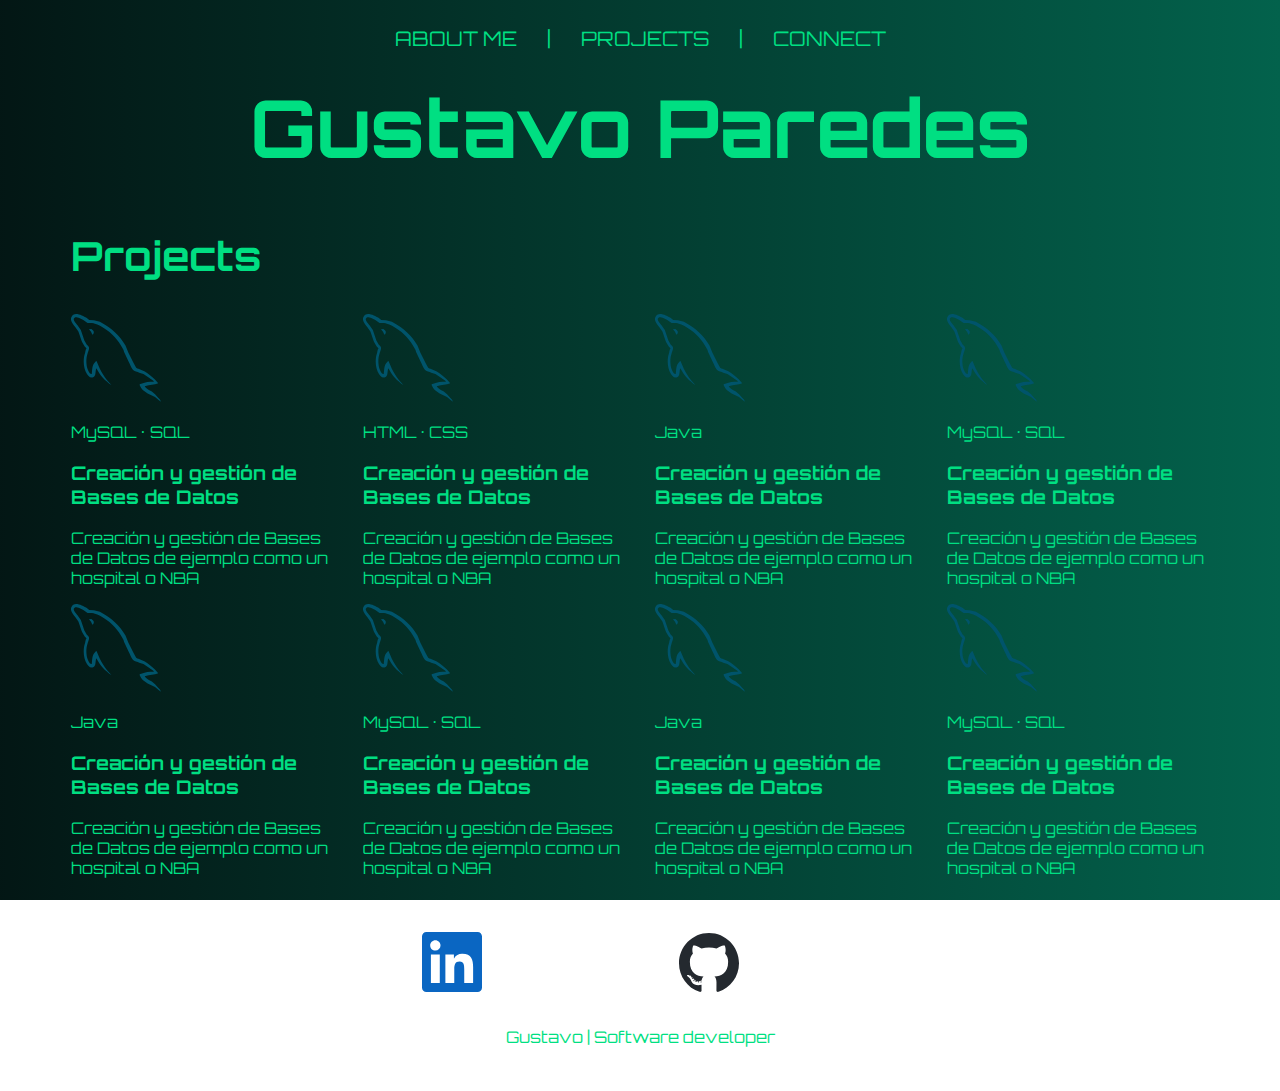
==== index.html @ 832b5f56 "cambio a mobile first" ====
<!DOCTYPE html>
<html lang="en">

<head>
    <meta charset="UTF-8">
    <meta name="viewport" content="width=device-width, initial-scale=1.0">
    <link rel="stylesheet" href="styles.css">
    <title>Gustavo | Software developer</title>
</head>

<body>

    <header>
        <nav>
            <ul>
                <li><a href="about-me.html">ABOUT ME</a></li>
                <li>|</li>
                <li><a href="#proyectos">PROJECTS</a></li>
                <li>|</li>
                <li><a href="#conectar">CONNECT</a></li>
            </ul>
        </nav>
        <section class="contenedor-nombre">
            <h1>Gustavo Paredes</h1>
        </section>
    </header>

    <article>
        <h2 id="proyectos">Projects</h2>
        <section class="proyectos">
            <section>
                <section class="proyectos-fila">
                    <div class="proyectos-columna">
                        <img src="images/mysql.svg" alt="">
                        <p>MySQL · SQL</p>
                        <h3>Creación y gestión de Bases de Datos</h3>
                        <p>Creación y gestión de Bases de Datos de ejemplo como un hospital o NBA</p>
                    </div>
                    <div class="proyectos-columna">
                        <img src="images/mysql.svg" alt="">
                        <p>HTML · CSS</p>
                        <h3>Creación y gestión de Bases de Datos</h3>
                        <p>Creación y gestión de Bases de Datos de ejemplo como un hospital o NBA</p>
                    </div>
                </section>
                <section class="proyectos-fila">
                    <div class="proyectos-columna">
                        <img src="images/mysql.svg" alt="">
                        <p>Java</p>
                        <h3>Creación y gestión de Bases de Datos</h3>
                        <p>Creación y gestión de Bases de Datos de ejemplo como un hospital o NBA</p>
                    </div>
                    <div class="proyectos-columna">
                        <img src="images/mysql.svg" alt="">
                        <p>MySQL · SQL</p>
                        <h3>Creación y gestión de Bases de Datos</h3>
                        <p>Creación y gestión de Bases de Datos de ejemplo como un hospital o NBA</p>
                    </div>
                </section>
            </section>
            <section>
                <section class="proyectos-fila">
                    <div class="proyectos-columna">
                        <img src="images/mysql.svg" alt="">
                        <p>Java</p>
                        <h3>Creación y gestión de Bases de Datos</h3>
                        <p>Creación y gestión de Bases de Datos de ejemplo como un hospital o NBA</p>
                    </div>
                    <div class="proyectos-columna">
                        <img src="images/mysql.svg" alt="">
                        <p>MySQL · SQL</p>
                        <h3>Creación y gestión de Bases de Datos</h3>
                        <p>Creación y gestión de Bases de Datos de ejemplo como un hospital o NBA</p>
                    </div>
                </section>
                <section class="proyectos-fila">
                    <div class="proyectos-columna">
                        <img src="images/mysql.svg" alt="">
                        <p>Java</p>
                        <h3>Creación y gestión de Bases de Datos</h3>
                        <p>Creación y gestión de Bases de Datos de ejemplo como un hospital o NBA</p>
                    </div>
                    <div class="proyectos-columna">
                        <img src="images/mysql.svg" alt="">
                        <p>MySQL · SQL</p>
                        <h3>Creación y gestión de Bases de Datos</h3>
                        <p>Creación y gestión de Bases de Datos de ejemplo como un hospital o NBA</p>
                    </div>
                </section>
            </section>
        </section>
    </article>


    <footer id="conectar">
        <section class="socials">
            <div class="socials-fila-1">
                <div class="socials-fila-2">
                    <div class="socials-columna">
                        <img src="images/linkedin.svg" alt="">
                    </div>
                    <div class="socials-columna">
                        <p><a href="https://www.linkedin.com/in/paredev" target="_blank">LinkedIn</a></p>
                    </div>
                </div>
                <div class="socials-fila-2">
                    <div class="socials-columna">
                        <img src="images/github.svg" alt="">
                    </div>
                    <div class="socials-columna">
                        <p><a href="https://github.com/gparedev" target="_blank">GitHub</a></p>
                    </div>
                </div>
            </div>
        </section>
        <p class="footer-final">Gustavo | Software developer</p>
    </footer>

</body>

</html>
---- styles.css ----
@import url('https://fonts.googleapis.com/css2?family=Orbitron:wght@400..900&display=swap');

* {
    box-sizing: border-box;
    scroll-behavior: smooth;
}

:root {
    --background-color: #030f0f;
    --letras-main: #00df82;
}

body {
    background: linear-gradient(90deg, #030f0f -10%, #03624c) no-repeat fixed;
    color: var(--letras-main);
    font-family: "Orbitron", serif;
}

img {
    object-fit: contain;
}

/* NAVBAR */

ul {
    display: flex;
    list-style: none;
    justify-content: center;
    gap: 10px;
    padding: 10px 0;
}

li {
    font-size: 15px;
    transition: 0.5s ease-in;
}

a {
    text-decoration: none;
    color: var(--letras-main);
}

a:hover {
    text-decoration: underline;
}

header h1 {
    margin-top: 0;
    font-size: 40px;
    text-align: center;
}

/* ARTICLE */

article {
    margin: auto;
    width: 90%;
}

h2 {
    font-size: 40px;
}

/* proyectos */

.proyectos {
    gap: 30px;
}

.proyectos-columna img {
    width: 90px;
}

.proyectos-fila p {}

/* SOCIALS */

.socials-fila-1 {
    display: flex;
    justify-content: center;
    align-items: center;
    gap: 20px;
}

.socials-fila-2 {
    display: flex;
    gap: 10px;
}

.socials-columna {
    display: flex;
    align-items: center;
    justify-content: center;
}

.socials img {
    width: 30px;
}

.socials p {
    color: white;
    font-size: 15px;
}

.socials a {
    color: white;
}

/* FOOTER */
footer {
    padding: 20px 0;
    text-align: center;
}

@media screen and (min-width: 800px) {

    ul {
        gap: 20px;
    }

    li {
        font-size: 20px;
    }

    header h1 {
        font-size: 60px;
    }

    article h2 {
        text-align: left;
    }

    .proyectos-fila {
        display: flex;
        gap: 30px;
    }

    .socials-fila-1 {
        gap: 35px;
    }

    .socials img {
        width: 45px;
    }

    .socials p {
        font-size: 25px;
    }

}

@media screen and (min-width: 1200px) {

    ul {
        gap: 30px;
    }

    header h1 {
        font-size: 80px;
    }

    .proyectos {
        display: flex;
    }

    .socials-fila-1 {
        gap: 50px;
    }

    .socials img {
        width: 60px;
    }

    .socials p {
        font-size: 30px;
    }

}
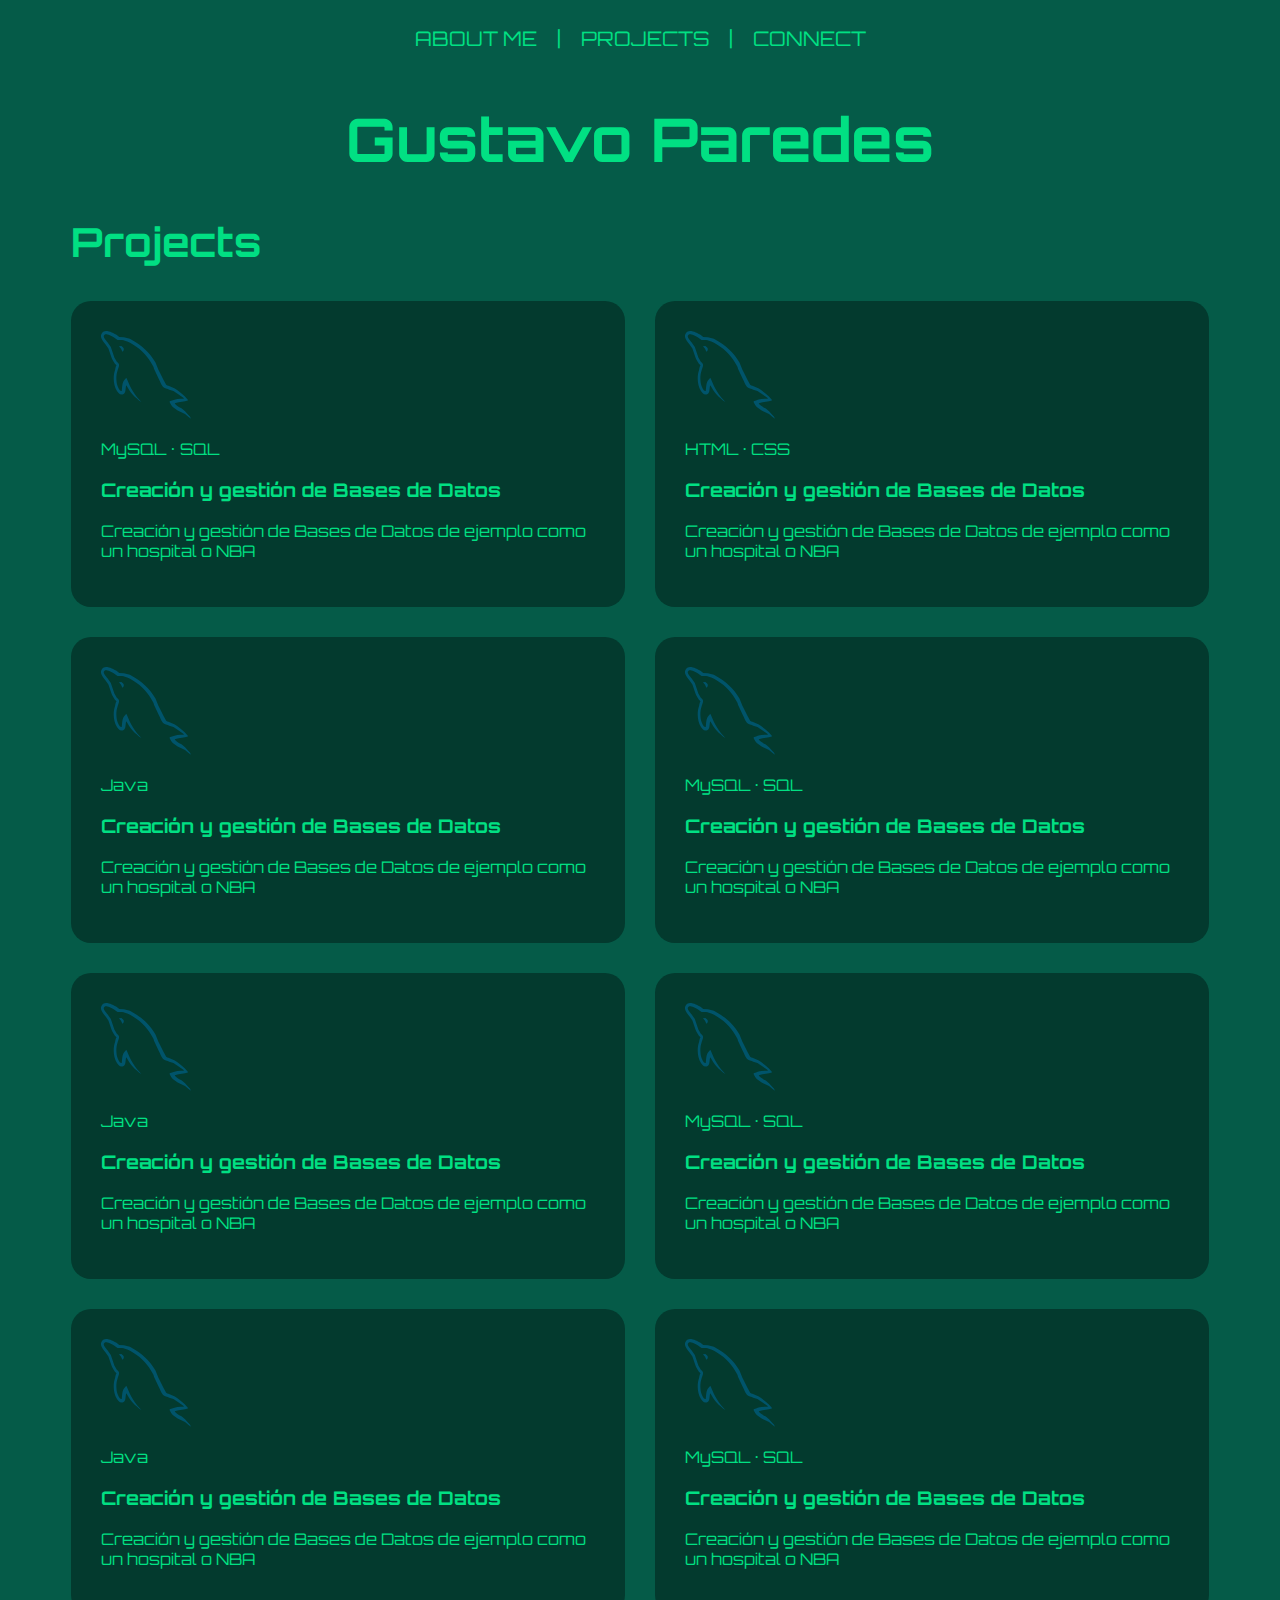
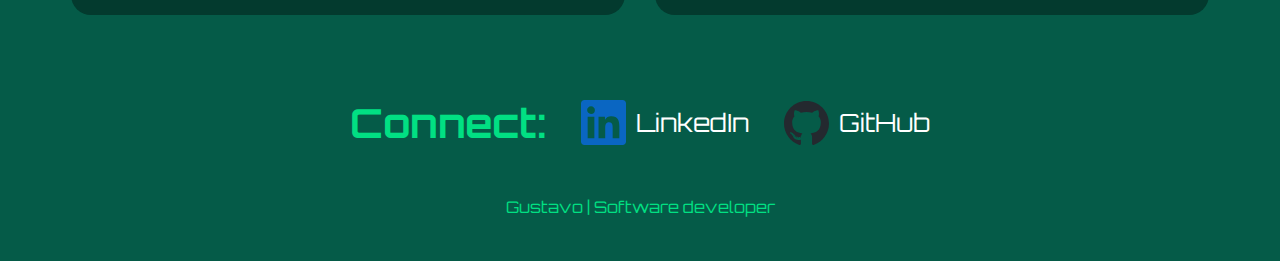
==== commit 00222aee: "changes" ====
--- a/index.html
+++ b/index.html
@@ -20,8 +20,13 @@
                 <li><a href="#conectar">CONNECT</a></li>
             </ul>
         </nav>
-        <section class="contenedor-nombre">
-            <h1>Gustavo Paredes</h1>
+        <section class="contenedor-nombre fila-header">
+            <div class="columna-header">
+                <h1>Gustavo Paredes</h1>
+            </div>
+            <div class="columna-header">
+                <img src="images/paredev-logo.png" alt="">
+            </div>
         </section>
     </header>
 
@@ -96,6 +101,9 @@
         <section class="socials">
             <div class="socials-fila-1">
                 <div class="socials-fila-2">
+                    <h2>Connect:</h2>
+                </div>
+                <div class="socials-fila-2">
                     <div class="socials-columna">
                         <img src="images/linkedin.svg" alt="">
                     </div>
--- a/styles.css
+++ b/styles.css
@@ -6,12 +6,18 @@
 }
 
 :root {
-    --background-color: #030f0f;
-    --letras-main: #00df82;
+    --background-color: #055b48;
+    --background-color2: #033a2e;
+    --letras-main: #01e083;
+    --letras-sub: ;
+}
+
+html {
+    scroll-padding-top: 20px;
 }
 
 body {
-    background: linear-gradient(90deg, #030f0f -10%, #03624c) no-repeat fixed;
+    background: var(--background-color);
     color: var(--letras-main);
     font-family: "Orbitron", serif;
 }
@@ -45,9 +51,12 @@
 }
 
 header h1 {
-    margin-top: 0;
     font-size: 40px;
     text-align: center;
+}
+
+.columna-header img {
+    display: none;
 }
 
 /* ARTICLE */
@@ -55,6 +64,7 @@
 article {
     margin: auto;
     width: 90%;
+    max-width: 1400px;
 }
 
 h2 {
@@ -65,6 +75,12 @@
 
 .proyectos {
     gap: 30px;
+}
+.proyectos-columna {
+    background-color: var(--background-color2);
+    padding: 30px;
+    border-radius: 20px;
+    margin-bottom: 30px;
 }
 
 .proyectos-columna img {
@@ -149,14 +165,34 @@
 
 }
 
-@media screen and (min-width: 1200px) {
+@media screen and (min-width: 1450px) {
 
     ul {
         gap: 30px;
     }
 
     header h1 {
-        font-size: 80px;
+        font-size: 120px;
+    }
+
+    .contenedor-nombre {
+        padding: 100px 0 300px 0;
+    }
+
+    .fila-header {
+        display: flex;
+        justify-content: space-evenly;
+        align-items: center;
+
+    }
+
+    .columna-header {
+        width: 30%;
+    }
+
+    .columna-header img {
+        display: block;
+        width: 100%;
     }
 
     .proyectos {
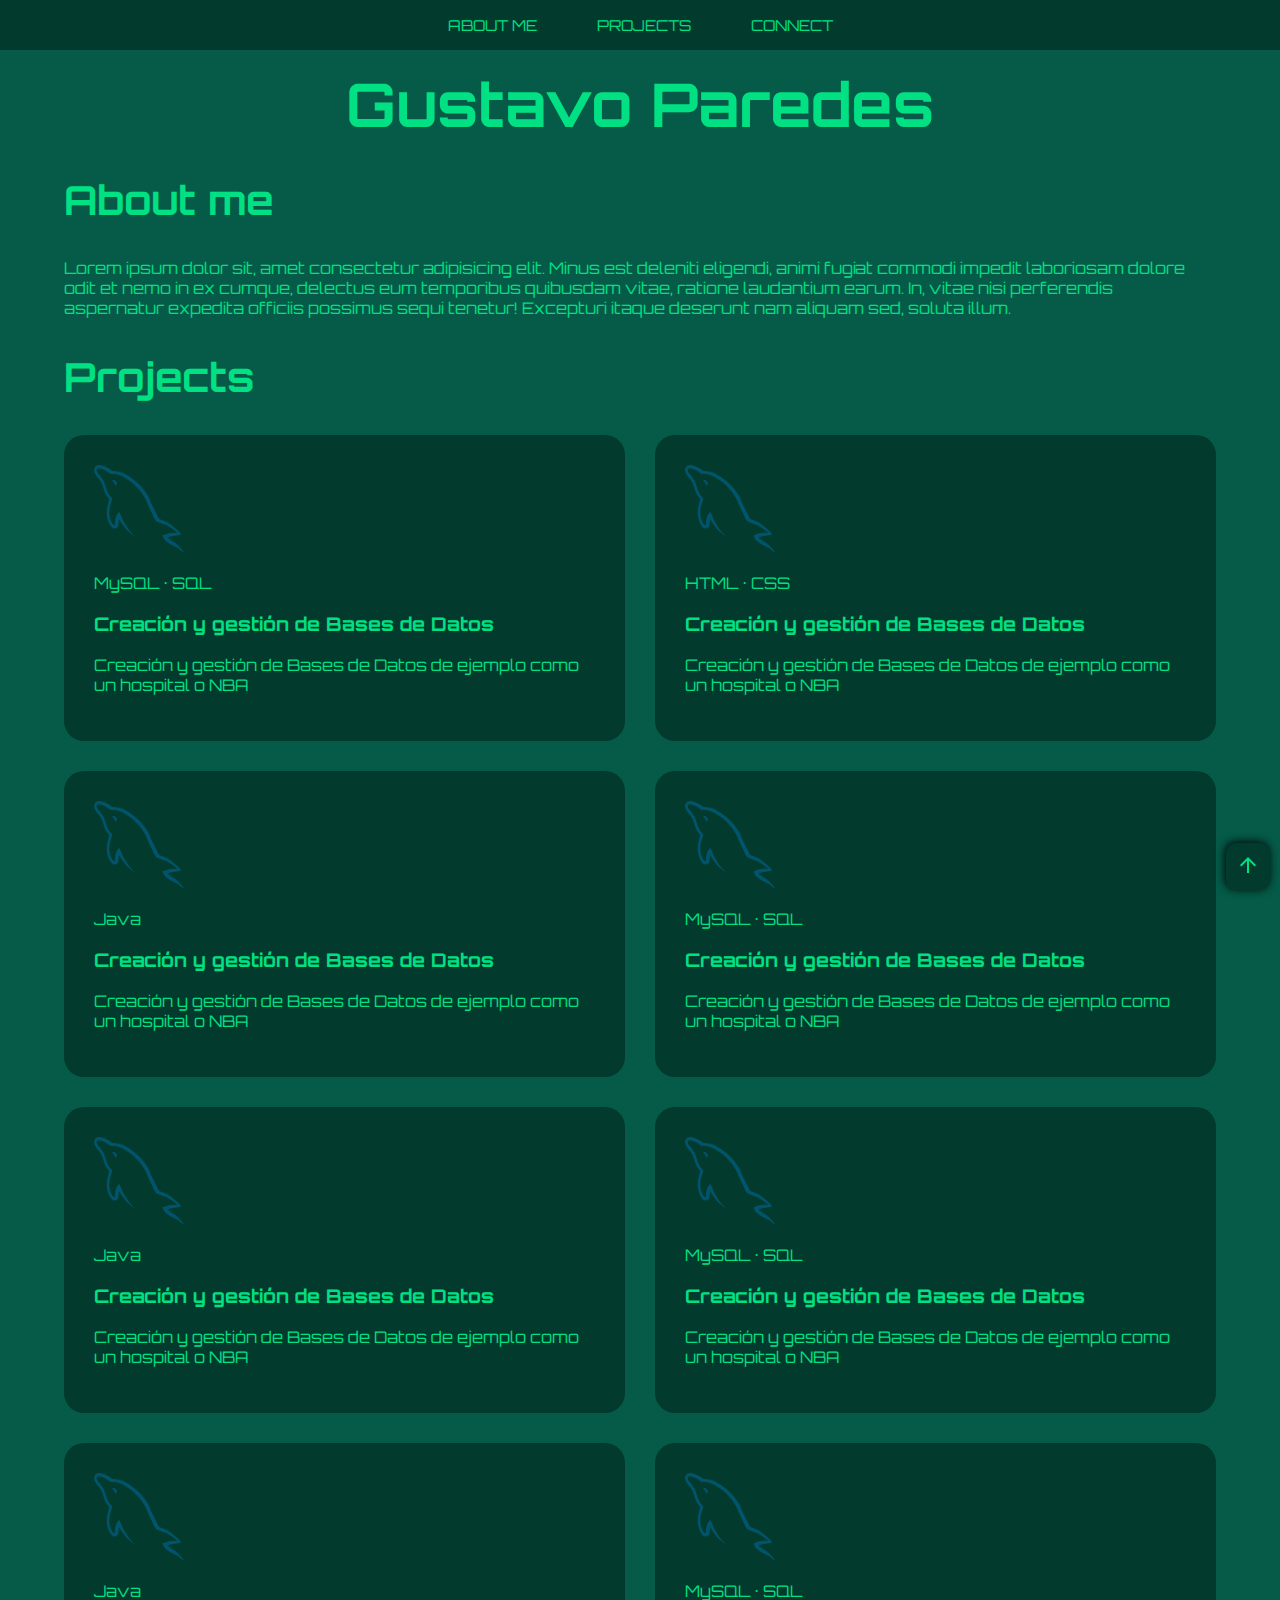
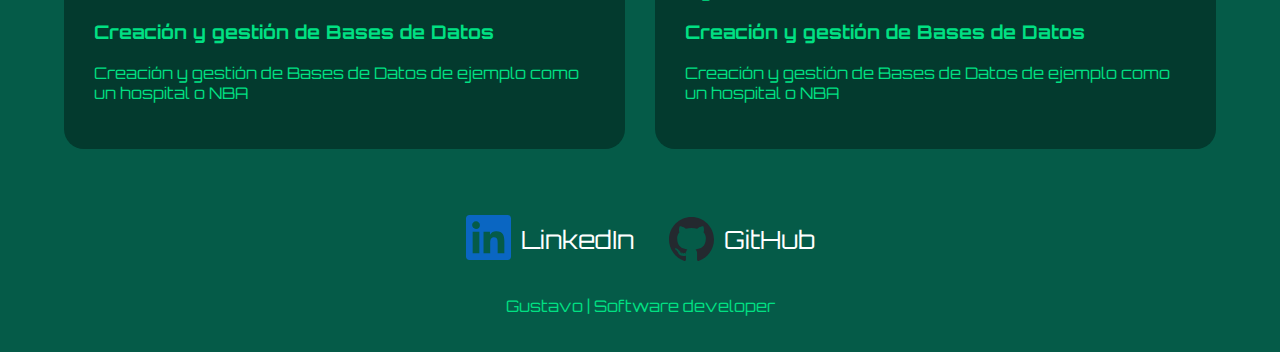
==== commit 07faab31: "sidebar" ====
--- a/index.html
+++ b/index.html
@@ -10,16 +10,23 @@
 
 <body>
 
+    <nav>
+        <ul class="sidebar">
+            <li onclick=hideSidebar()><a href="#"><img src="images/close.svg" alt="" height="26" width="26"></a></li>
+            <li><a href="#about-me">ABOUT ME</a></li>
+            <li><a href="#proyectos">PROJECTS</a></li>
+            <li><a href="#conectar">CONNECT</a></li>
+        </ul>
+        <ul>
+            <li class="no-mobile"><a href="#about-me">ABOUT ME</a></li>
+            <li class="no-mobile"><a href="#proyectos">PROJECTS</a></li>
+            <li class="no-mobile"><a href="#conectar">CONNECT</a></li>
+            <li class="menu-button" onclick=showSidebar()><a href="#"><img src="images/menu.svg" alt="" height="26"
+                        width="26"></a></li>
+        </ul>
+    </nav>
+
     <header>
-        <nav>
-            <ul>
-                <li><a href="about-me.html">ABOUT ME</a></li>
-                <li>|</li>
-                <li><a href="#proyectos">PROJECTS</a></li>
-                <li>|</li>
-                <li><a href="#conectar">CONNECT</a></li>
-            </ul>
-        </nav>
         <section class="contenedor-nombre fila-header">
             <div class="columna-header">
                 <h1>Gustavo Paredes</h1>
@@ -30,7 +37,17 @@
         </section>
     </header>
 
+    <hr>
+
     <article>
+        <section>
+            <h2 id="about-me">About me</h2>
+            <p>Lorem ipsum dolor sit, amet consectetur adipisicing elit. Minus est deleniti eligendi, animi fugiat
+                commodi impedit laboriosam dolore odit et nemo in ex cumque, delectus eum temporibus quibusdam vitae,
+                ratione laudantium earum. In, vitae nisi perferendis aspernatur expedita officiis possimus sequi
+                tenetur! Excepturi itaque deserunt nam aliquam sed, soluta illum.</p>
+
+        </section>
         <h2 id="proyectos">Projects</h2>
         <section class="proyectos">
             <section>
@@ -101,11 +118,8 @@
         <section class="socials">
             <div class="socials-fila-1">
                 <div class="socials-fila-2">
-                    <h2>Connect:</h2>
-                </div>
-                <div class="socials-fila-2">
                     <div class="socials-columna">
-                        <img src="images/linkedin.svg" alt="">
+                        <a href="https://www.linkedin.com/in/paredev"><img src="images/linkedin.svg" alt=""></a>
                     </div>
                     <div class="socials-columna">
                         <p><a href="https://www.linkedin.com/in/paredev" target="_blank">LinkedIn</a></p>
@@ -124,6 +138,21 @@
         <p class="footer-final">Gustavo | Software developer</p>
     </footer>
 
+    <a href="#"><button><img src="images/flecha-arriba.svg" alt=""></button></a>
+
+
+    <!-- scripts -->
+    <script>function showSidebar() {
+            const sidebar = document.querySelector(".sidebar")
+            sidebar.style.display = "flex"
+        }
+
+        function hideSidebar() {
+            const sidebar = document.querySelector(".sidebar")
+            sidebar.style.display = "none"
+        }
+    </script>
+
 </body>
 
 </html>--- a/styles.css
+++ b/styles.css
@@ -20,6 +20,7 @@
     background: var(--background-color);
     color: var(--letras-main);
     font-family: "Orbitron", serif;
+    margin: 0 auto;
 }
 
 img {
@@ -28,27 +29,63 @@
 
 /* NAVBAR */
 
-ul {
-    display: flex;
+nav {
+    background-color: var(--background-color2);
+}
+
+nav ul {
+    margin-top: 0;
+    padding: 0;
+    width: 100%;
     list-style: none;
+    display: flex;
     justify-content: center;
-    gap: 10px;
-    padding: 10px 0;
-}
-
-li {
+    align-items: center;
+}
+
+nav li {
+    height: 50px;
     font-size: 15px;
-    transition: 0.5s ease-in;
-}
-
-a {
+}
+
+nav a {
+    height: 100%;
+    padding: 0 30px;
     text-decoration: none;
+    display: flex;
+    align-items: center;
     color: var(--letras-main);
 }
 
-a:hover {
-    text-decoration: underline;
-}
+nav a:hover {
+    background-color: #055b48;
+}
+
+.sidebar {
+    position: fixed;
+    top: 0;
+    right: 0;
+    height: 100vw;
+    width: 250px;
+    z-index: 10;
+    background-color: rgba(3, 58, 46, 0.2);
+    backdrop-filter: blur(10px);
+    box-shadow: -10px 0 10px rgba(0, 0, 0, 0.1);
+    display: none;
+    flex-direction: column;
+    align-items: flex-start;
+    justify-content: flex-start;
+}
+
+.sidebar li {
+    width: 100%;
+}
+
+.sidebar a {
+    width: 100%;
+}
+
+/* HEADER */
 
 header h1 {
     font-size: 40px;
@@ -61,9 +98,13 @@
 
 /* ARTICLE */
 
+hr {
+    display: none;
+}
+
 article {
     margin: auto;
-    width: 90%;
+    width: 90vw;
     max-width: 1400px;
 }
 
@@ -76,6 +117,7 @@
 .proyectos {
     gap: 30px;
 }
+
 .proyectos-columna {
     background-color: var(--background-color2);
     padding: 30px;
@@ -87,8 +129,6 @@
     width: 90px;
 }
 
-.proyectos-fila p {}
-
 /* SOCIALS */
 
 .socials-fila-1 {
@@ -110,16 +150,18 @@
 }
 
 .socials img {
-    width: 30px;
+    width: 40px;
 }
 
 .socials p {
+    display: none;
     color: white;
     font-size: 15px;
 }
 
 .socials a {
     color: white;
+    text-decoration: none;
 }
 
 /* FOOTER */
@@ -128,18 +170,43 @@
     text-align: center;
 }
 
-@media screen and (min-width: 800px) {
-
-    ul {
-        gap: 20px;
-    }
-
-    li {
-        font-size: 20px;
+button {
+    position: fixed;
+    margin-right: 10px;
+    margin-bottom: 10px;
+    bottom: 0;
+    right: 0;
+    padding: 10px;
+    background-color: var(--background-color2);
+    border: none;
+    box-shadow: -1px -1px 10px black;
+    border-radius: 10px;
+    cursor: pointer;
+}
+
+
+
+@media screen and (max-width: 800px) {
+    .no-mobile {
+        display: none;
+    }
+}
+
+@media screen and (max-width: 400px) {
+    .sidebar {
+        width: 100%;
+    }
+}
+
+@media screen and (min-width: 801px) {
+
+    .menu-button {
+        display: none;
     }
 
     header h1 {
         font-size: 60px;
+        margin: 0;
     }
 
     article h2 {
@@ -160,6 +227,7 @@
     }
 
     .socials p {
+        display: block;
         font-size: 25px;
     }
 
@@ -167,23 +235,18 @@
 
 @media screen and (min-width: 1450px) {
 
-    ul {
-        gap: 30px;
-    }
-
     header h1 {
-        font-size: 120px;
+        font-size: 100px;
     }
 
     .contenedor-nombre {
-        padding: 100px 0 300px 0;
+        padding: 100px 0 100px 0;
     }
 
     .fila-header {
         display: flex;
         justify-content: space-evenly;
         align-items: center;
-
     }
 
     .columna-header {
@@ -195,6 +258,16 @@
         width: 100%;
     }
 
+    hr {
+        display: block;
+        width: 60%;
+        border: #01e083 solid 1px;
+    }
+
+    article {
+        padding-top: 75px;
+    }
+
     .proyectos {
         display: flex;
     }
@@ -211,4 +284,10 @@
         font-size: 30px;
     }
 
+    button {
+        position: fixed;
+        bottom: 0;
+        right: 0;
+    }
+
 }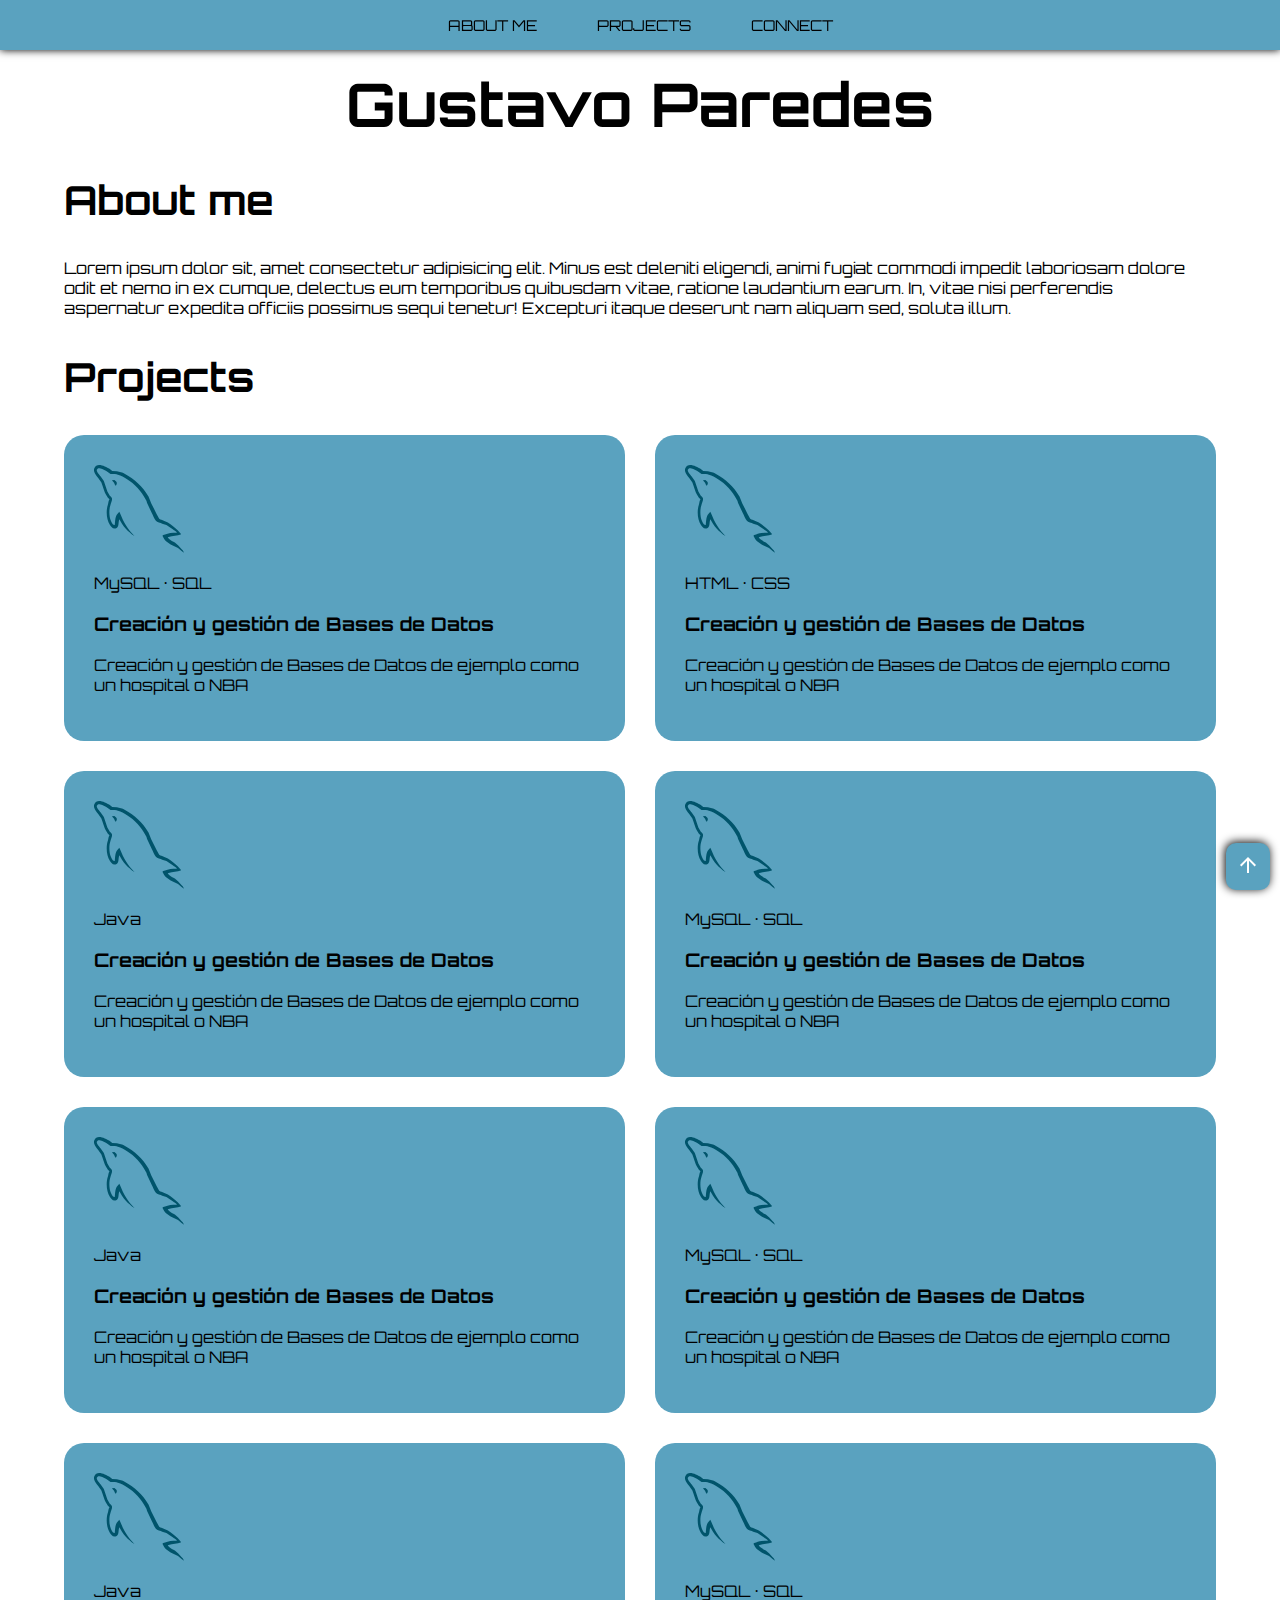
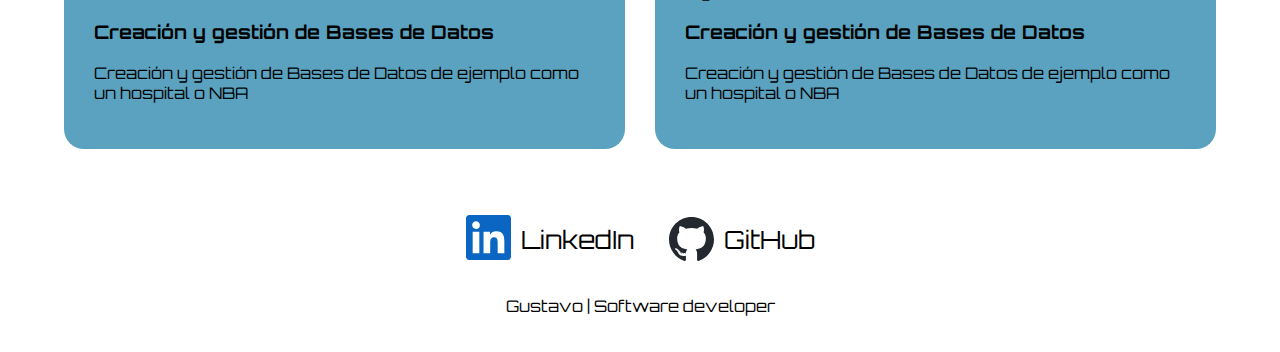
==== commit 5f338032: "favicon added" ====
--- a/index.html
+++ b/index.html
@@ -5,6 +5,7 @@
     <meta charset="UTF-8">
     <meta name="viewport" content="width=device-width, initial-scale=1.0">
     <link rel="stylesheet" href="styles.css">
+    <link rel="icon" href="images/paredev-logo.png">
     <title>Gustavo | Software developer</title>
 </head>
 
@@ -12,10 +13,10 @@
 
     <nav>
         <ul class="sidebar">
-            <li onclick=hideSidebar()><a href="#"><img src="images/close.svg" alt="" height="26" width="26"></a></li>
-            <li><a href="#about-me">ABOUT ME</a></li>
-            <li><a href="#proyectos">PROJECTS</a></li>
-            <li><a href="#conectar">CONNECT</a></li>
+            <li onclick=hideSidebar()><a href=""><img src="images/close.svg" alt="" height="26" width="26"></a></li>
+            <li onclick=hideSidebar()><a href="#about-me">ABOUT ME</a></li>
+            <li onclick=hideSidebar()><a href="#proyectos">PROJECTS</a></li>
+            <li onclick=hideSidebar()><a href="#conectar">CONNECT</a></li>
         </ul>
         <ul>
             <li class="no-mobile"><a href="#about-me">ABOUT ME</a></li>
--- a/styles.css
+++ b/styles.css
@@ -6,14 +6,13 @@
 }
 
 :root {
-    --background-color: #055b48;
-    --background-color2: #033a2e;
-    --letras-main: #01e083;
-    --letras-sub: ;
+    --background-color: white;
+    --background-color2: #5aa2bf;
+    --letras-main: black;
 }
 
 html {
-    scroll-padding-top: 20px;
+    scroll-padding-top: 60px;
 }
 
 body {
@@ -31,6 +30,9 @@
 
 nav {
     background-color: var(--background-color2);
+    box-shadow: 0px 0px 8px rgba(0, 0, 0);
+    position: sticky;
+    top: 0;
 }
 
 nav ul {
@@ -39,7 +41,7 @@
     width: 100%;
     list-style: none;
     display: flex;
-    justify-content: center;
+    justify-content: right;
     align-items: center;
 }
 
@@ -58,7 +60,7 @@
 }
 
 nav a:hover {
-    background-color: #055b48;
+    background-color: var(--background-color);
 }
 
 .sidebar {
@@ -68,9 +70,8 @@
     height: 100vw;
     width: 250px;
     z-index: 10;
-    background-color: rgba(3, 58, 46, 0.2);
-    backdrop-filter: blur(10px);
-    box-shadow: -10px 0 10px rgba(0, 0, 0, 0.1);
+    background-color: var(--background-color2);
+    box-shadow: -10px 0 10px rgb(90, 162, 191, 0.1);
     display: none;
     flex-direction: column;
     align-items: flex-start;
@@ -155,12 +156,16 @@
 
 .socials p {
     display: none;
-    color: white;
+    color: var(--letras-main);
     font-size: 15px;
 }
 
+.socials p:hover {
+    text-decoration: underline;
+}
+
 .socials a {
-    color: white;
+    color: var(--letras-main);
     text-decoration: none;
 }
 
@@ -204,6 +209,10 @@
         display: none;
     }
 
+    nav ul {
+        justify-content: center;
+    }
+
     header h1 {
         font-size: 60px;
         margin: 0;
@@ -240,7 +249,7 @@
     }
 
     .contenedor-nombre {
-        padding: 100px 0 100px 0;
+        padding: 0px 0 100px 0;
     }
 
     .fila-header {
@@ -261,7 +270,7 @@
     hr {
         display: block;
         width: 60%;
-        border: #01e083 solid 1px;
+        border: var(--background-color2) solid 1px;
     }
 
     article {
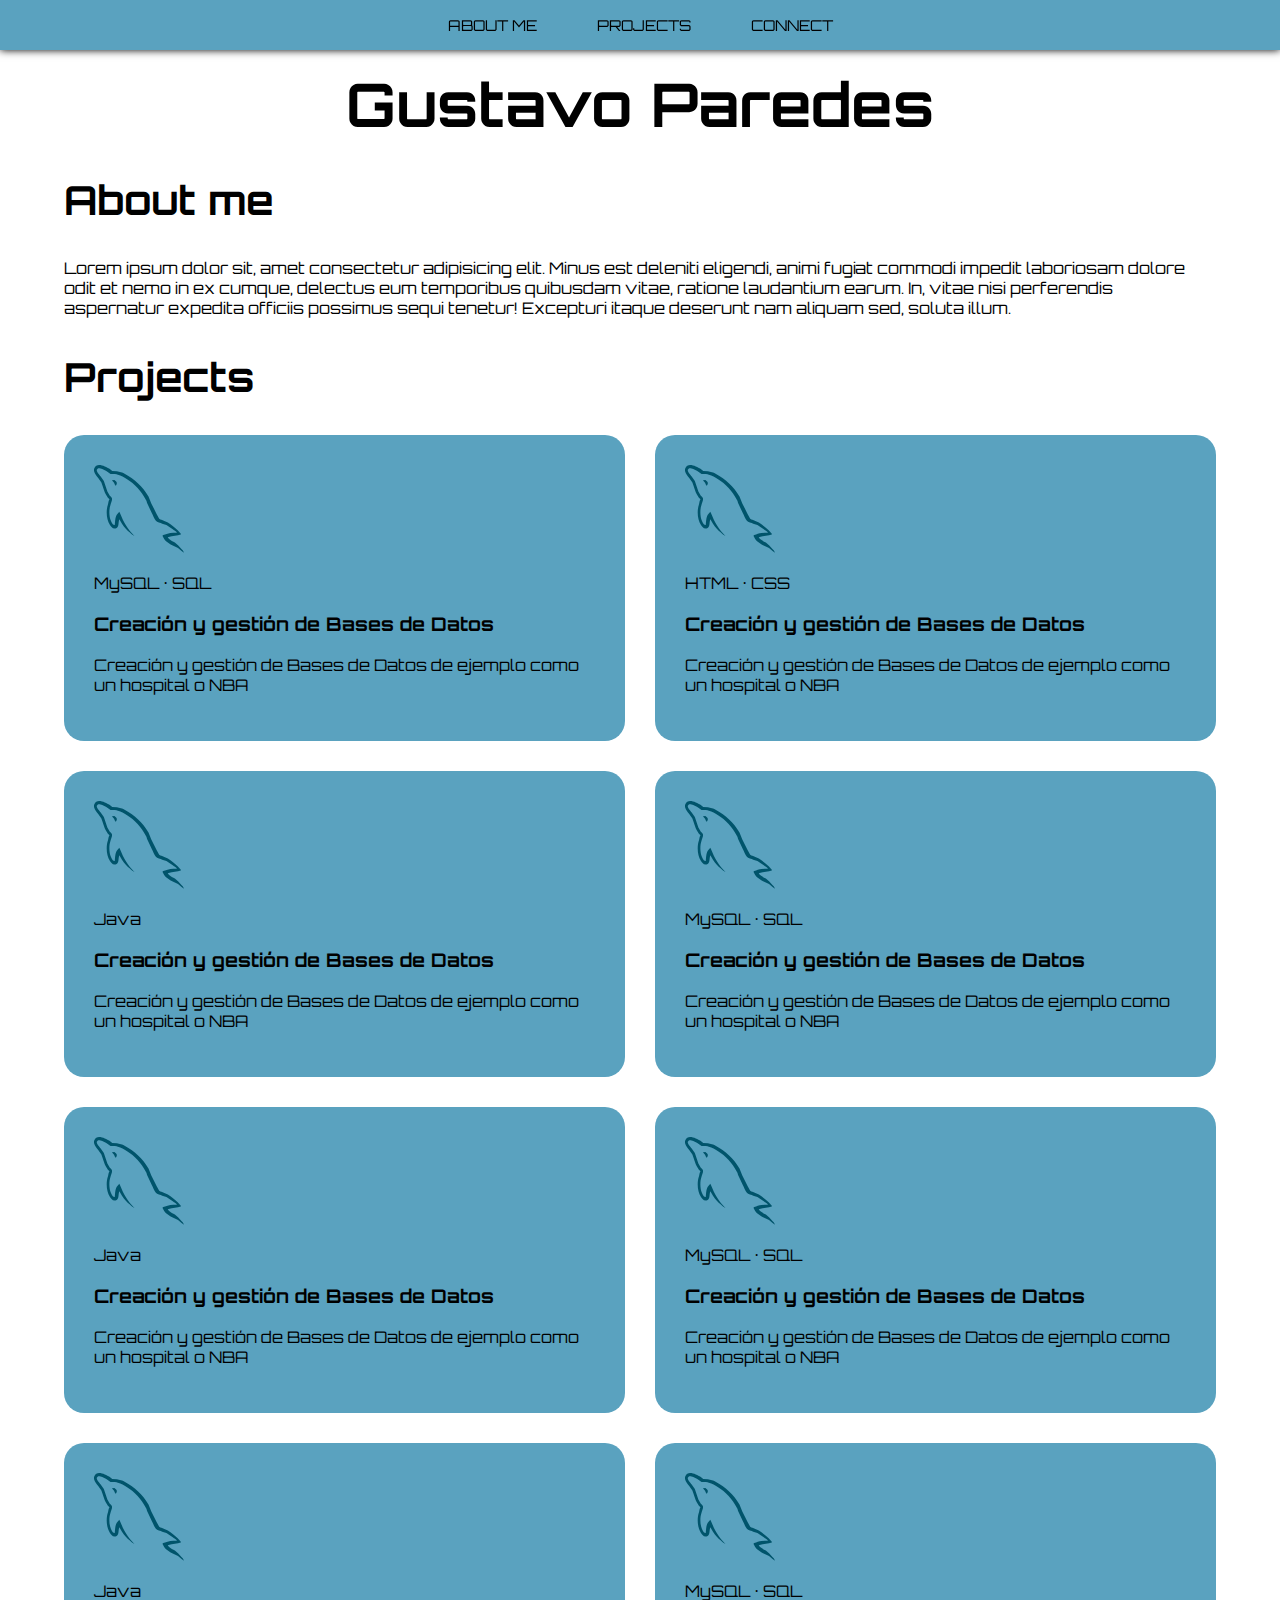
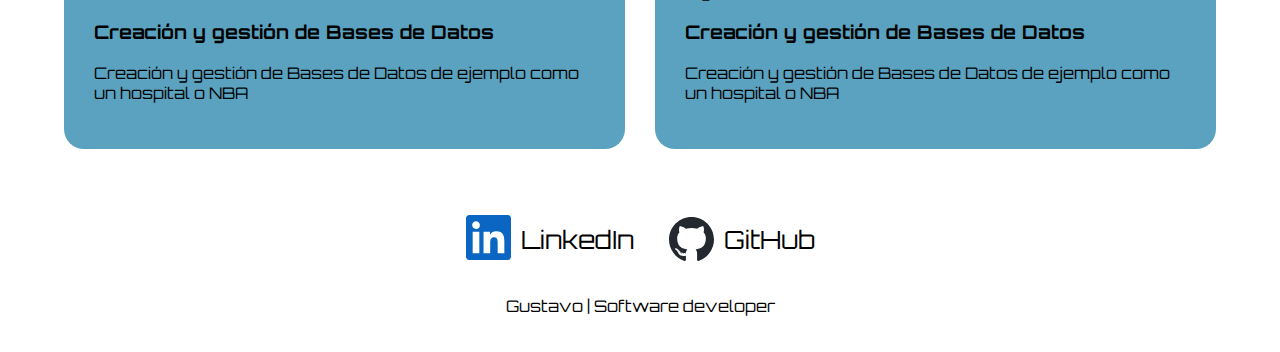
==== commit 6c4257e1: "button up deleted" ====
--- a/index.html
+++ b/index.html
@@ -53,13 +53,13 @@
         <section class="proyectos">
             <section>
                 <section class="proyectos-fila">
-                    <div class="proyectos-columna">
+                    <div class="proyectos-columna auto-show">
                         <img src="images/mysql.svg" alt="">
                         <p>MySQL · SQL</p>
                         <h3>Creación y gestión de Bases de Datos</h3>
                         <p>Creación y gestión de Bases de Datos de ejemplo como un hospital o NBA</p>
                     </div>
-                    <div class="proyectos-columna">
+                    <div class="proyectos-columna auto-show">
                         <img src="images/mysql.svg" alt="">
                         <p>HTML · CSS</p>
                         <h3>Creación y gestión de Bases de Datos</h3>
@@ -67,13 +67,13 @@
                     </div>
                 </section>
                 <section class="proyectos-fila">
-                    <div class="proyectos-columna">
+                    <div class="proyectos-columna auto-show">
                         <img src="images/mysql.svg" alt="">
                         <p>Java</p>
                         <h3>Creación y gestión de Bases de Datos</h3>
                         <p>Creación y gestión de Bases de Datos de ejemplo como un hospital o NBA</p>
                     </div>
-                    <div class="proyectos-columna">
+                    <div class="proyectos-columna auto-show">
                         <img src="images/mysql.svg" alt="">
                         <p>MySQL · SQL</p>
                         <h3>Creación y gestión de Bases de Datos</h3>
@@ -83,13 +83,13 @@
             </section>
             <section>
                 <section class="proyectos-fila">
-                    <div class="proyectos-columna">
+                    <div class="proyectos-columna auto-show">
                         <img src="images/mysql.svg" alt="">
                         <p>Java</p>
                         <h3>Creación y gestión de Bases de Datos</h3>
                         <p>Creación y gestión de Bases de Datos de ejemplo como un hospital o NBA</p>
                     </div>
-                    <div class="proyectos-columna">
+                    <div class="proyectos-columna auto-show">
                         <img src="images/mysql.svg" alt="">
                         <p>MySQL · SQL</p>
                         <h3>Creación y gestión de Bases de Datos</h3>
@@ -97,13 +97,13 @@
                     </div>
                 </section>
                 <section class="proyectos-fila">
-                    <div class="proyectos-columna">
+                    <div class="proyectos-columna auto-show">
                         <img src="images/mysql.svg" alt="">
                         <p>Java</p>
                         <h3>Creación y gestión de Bases de Datos</h3>
                         <p>Creación y gestión de Bases de Datos de ejemplo como un hospital o NBA</p>
                     </div>
-                    <div class="proyectos-columna">
+                    <div class="proyectos-columna auto-show">
                         <img src="images/mysql.svg" alt="">
                         <p>MySQL · SQL</p>
                         <h3>Creación y gestión de Bases de Datos</h3>
@@ -139,7 +139,6 @@
         <p class="footer-final">Gustavo | Software developer</p>
     </footer>
 
-    <a href="#"><button><img src="images/flecha-arriba.svg" alt=""></button></a>
 
 
     <!-- scripts -->
--- a/styles.css
+++ b/styles.css
@@ -27,6 +27,10 @@
 }
 
 /* NAVBAR */
+
+nav, .sidebar {
+    z-index: 1;
+}
 
 nav {
     background-color: var(--background-color2);
@@ -114,6 +118,21 @@
 }
 
 /* proyectos */
+.auto-show {
+    animation: autoShowAnimation both;
+    animation-timeline: view(80% 5%);
+}
+
+@keyframes autoShowAnimation {
+    from {
+        opacity: 0;
+        transform: translateY(200px) scale(0.3);
+
+    } to {
+        opacity: 1;
+        transform: translateY(0) scale(1);
+    }
+}
 
 .proyectos {
     gap: 30px;
@@ -124,6 +143,7 @@
     padding: 30px;
     border-radius: 20px;
     margin-bottom: 30px;
+    z-index: 0;
 }
 
 .proyectos-columna img {
@@ -175,22 +195,6 @@
     text-align: center;
 }
 
-button {
-    position: fixed;
-    margin-right: 10px;
-    margin-bottom: 10px;
-    bottom: 0;
-    right: 0;
-    padding: 10px;
-    background-color: var(--background-color2);
-    border: none;
-    box-shadow: -1px -1px 10px black;
-    border-radius: 10px;
-    cursor: pointer;
-}
-
-
-
 @media screen and (max-width: 800px) {
     .no-mobile {
         display: none;
@@ -293,10 +297,4 @@
         font-size: 30px;
     }
 
-    button {
-        position: fixed;
-        bottom: 0;
-        right: 0;
-    }
-
 }